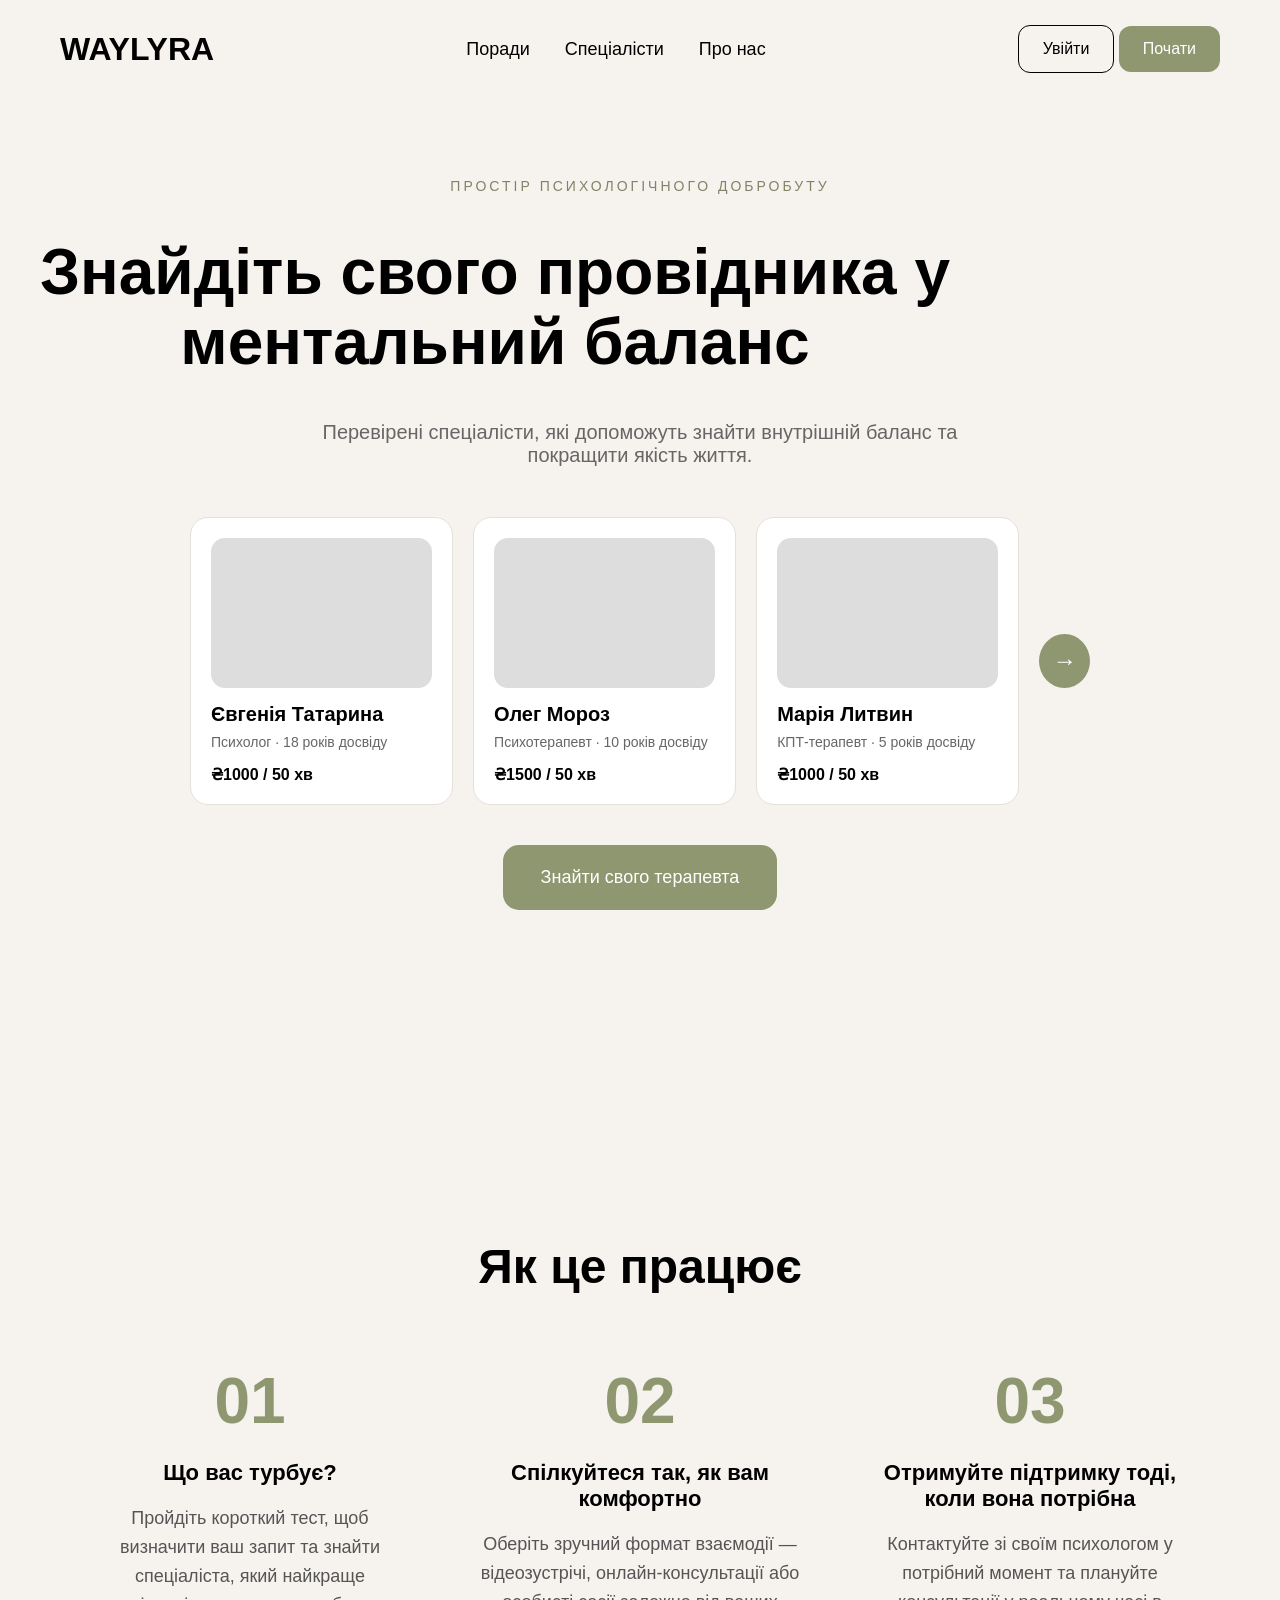
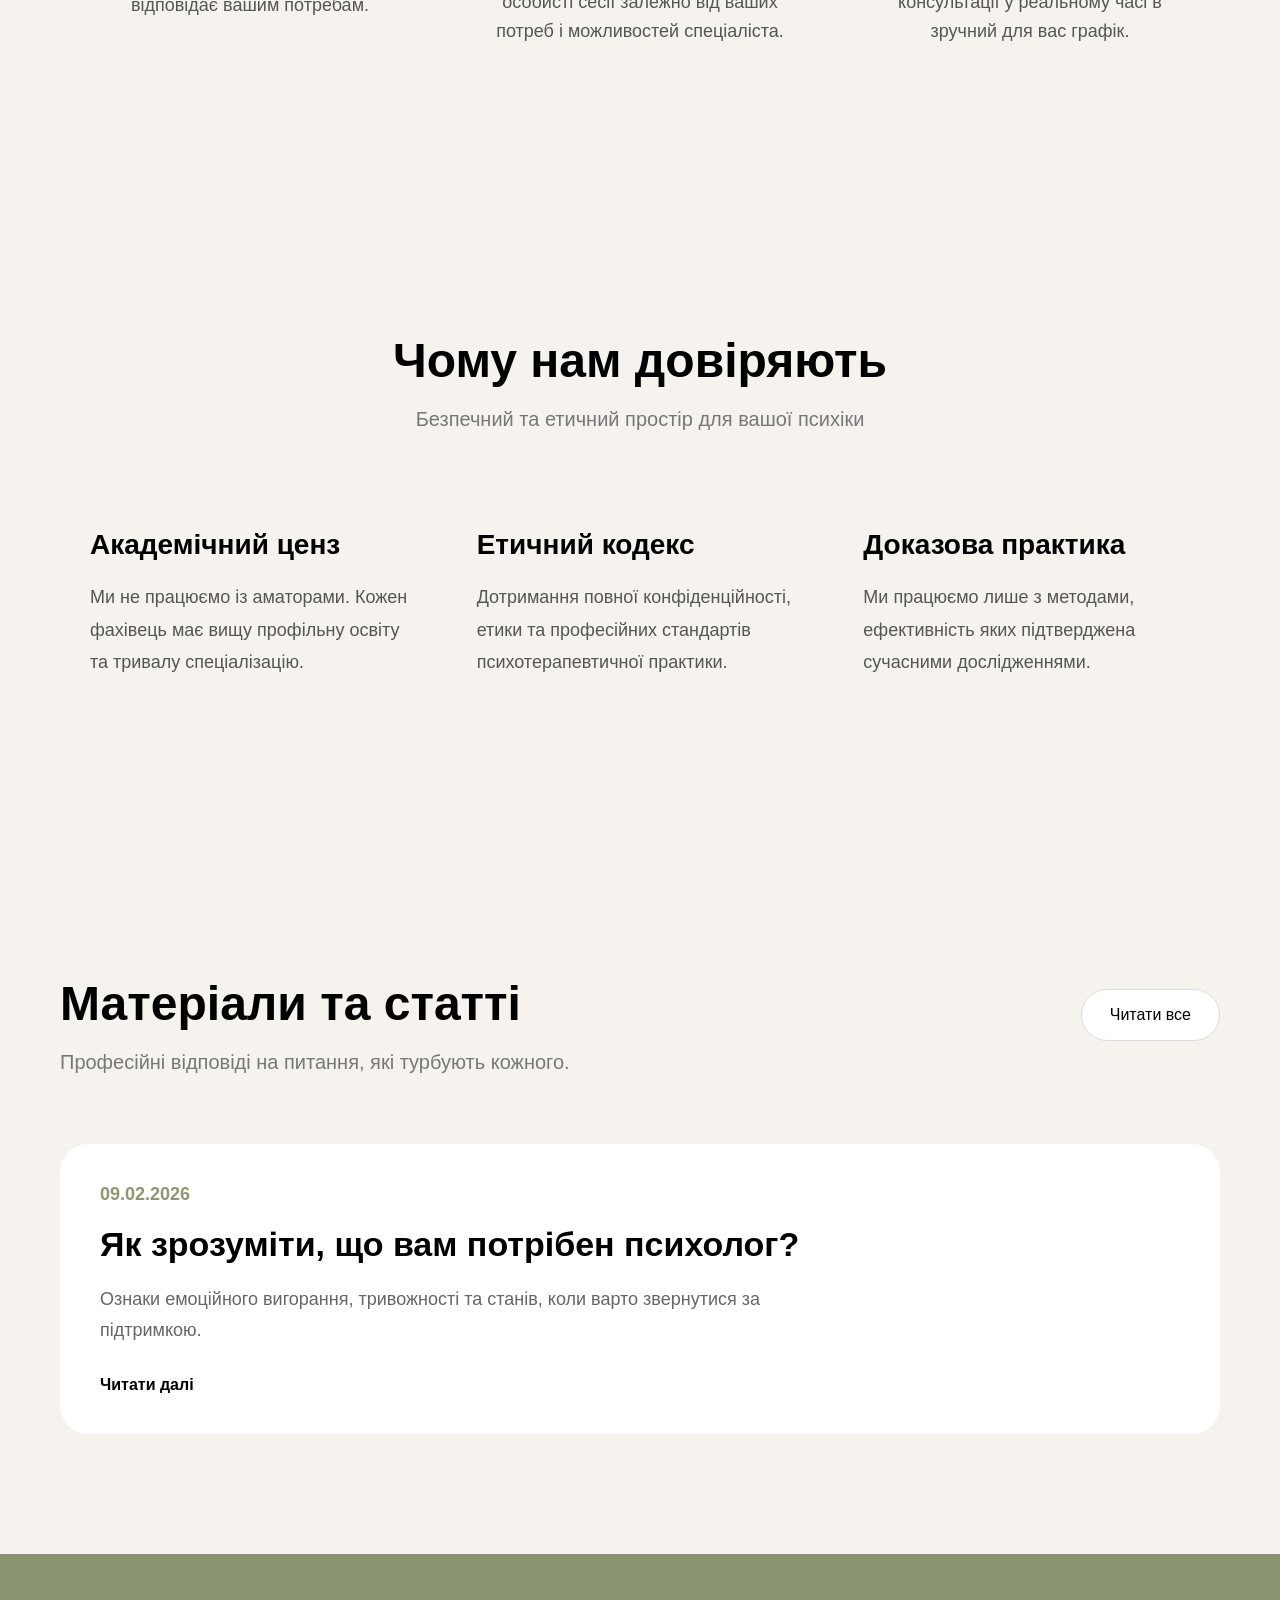
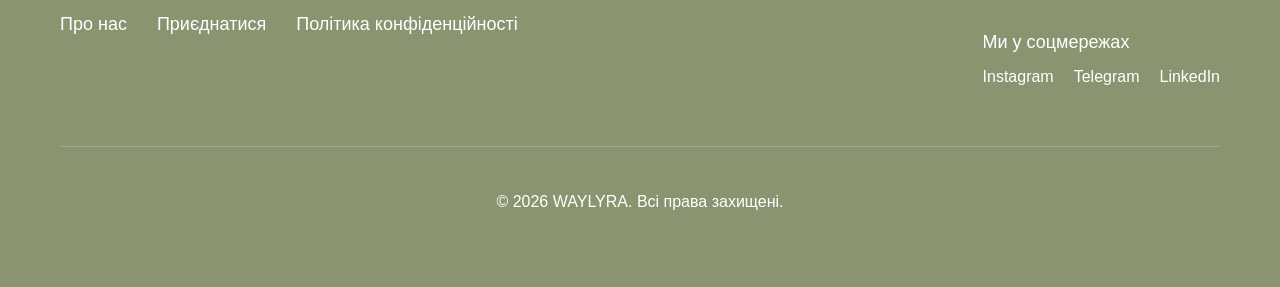
==== index.html @ 3473d42a "first version" ====
<!DOCTYPE html>
<html lang="en">

<head>
    <meta charset="UTF-8">
    <meta name="viewport" content="width=device-width, initial-scale=1.0">
    <title>WAYLYRA</title>

    <link rel="stylesheet" href="style.css">
</head>

<body>
    <header>
            <div class="logo">
                WAYLYRA
            </div>

        <nav>
            <a href="#">Поради</a>
            <a href="#">Спеціалісти</a>
            <a href="#">Про нас</a>
        </nav>

        <div class="header-buttons">
            <button class="login-btn">
                Увійти
            </button>

            <button class="start-btn">
                Почати
            </button>
        </div>

    </header>

    <main>
        <p class="subtitle">
            ПРОСТІР ПСИХОЛОГІЧНОГО ДОБРОБУТУ
        </p>

        <h1>
            Знайдіть свого провідника у ментальний баланс
        </h1>

        <p class="description">
            Перевірені спеціалісти, які допоможуть знайти
            внутрішній баланс та покращити якість життя.
        </p>

        <div class="therapists-slider">

            <div class="therapist-card">
                <div class="therapist-photo"></div>
                <h3>Євгенія Татарина</h3>
                <p>Психолог · 18 років досвіду</p>
                <span>₴1000 / 50 хв</span>
            </div>

            <div class="therapist-card">
                <div class="therapist-photo"></div>
                <h3>Олег Мороз</h3>
                <p>Психотерапевт · 10 років досвіду</p>
                <span>₴1500 / 50 хв</span>
            </div>

            <div class="therapist-card">
                <div class="therapist-photo"></div>
                <h3>Марія Литвин</h3>
                <p>КПТ-терапевт · 5 років досвіду</p>
                <span>₴1000 / 50 хв</span>
            </div>

            <button class="slider-arrow">
                →
            </button>

        </div>

        <div class="hero-button">

        <button>
            Знайти свого терапевта
        </button>
        </div>

    </main>

    <section class="how-start">

    <h2>Як це працює</h2>

    <div class="steps-list">

        <div class="step">
            <span class="step-number">01</span> 

            <h3>Що вас турбує?</h3>

            <p>
                Пройдіть короткий тест, щоб визначити ваш запит
                та знайти спеціаліста, який найкраще відповідає
                вашим потребам.
            </p>
        </div>

        <div class="step">
            <span class="step-number">02</span>

            <h3>Спілкуйтеся так, як вам комфортно</h3>

            <p>
                Оберіть зручний формат взаємодії — відеозустрічі,
                онлайн-консультації або особисті сесії залежно
                від ваших потреб і можливостей спеціаліста.
            </p>
        </div>

        <div class="step">
            <span class="step-number">03</span>

            <h3>Отримуйте підтримку тоді, коли вона потрібна</h3>

            <p>
                Контактуйте зі своїм психологом у потрібний момент
                та плануйте консультації у реальному часі
                в зручний для вас графік.
            </p>
        </div>

    </div>

    </section>

    <section class="trust-section">

    <h2>Чому нам довіряють</h2>

    <p class="trust-subtitle">
        Безпечний та етичний простір для вашої психіки
    </p>

    <div class="trust-grid">

        <div class="trust-item">
            <h3>Академічний ценз</h3>

            <p>
                Ми не працюємо із аматорами.
                Кожен фахівець має вищу профільну освіту
                та тривалу спеціалізацію.
            </p>
        </div>

        <div class="trust-item">
            <h3>Етичний кодекс</h3>

            <p>
                Дотримання повної конфіденційності,
                етики та професійних стандартів
                психотерапевтичної практики.
            </p>
        </div>

        <div class="trust-item">
            <h3>Доказова практика</h3>

            <p>
                Ми працюємо лише з методами,
                ефективність яких підтверджена
                сучасними дослідженнями.
            </p>
        </div>

    </div>

    </section>

    <section class="articles-section">

    <div class="articles-header">

        <div>
            <h2>Матеріали та статті</h2>

            <p class="articles-subtitle">
                Професійні відповіді на питання,
                які турбують кожного.
            </p>
        </div>

        <button class="articles-button">
            Читати все
        </button>

    </div>

    <div class="article-card">

        <span class="article-date">
            09.02.2026
        </span>

        <h3>
            Як зрозуміти, що вам потрібен психолог?
        </h3>

        <p>
            Ознаки емоційного вигорання, тривожності
            та станів, коли варто звернутися за підтримкою.
        </p>

        <a href="#">
            Читати далі
        </a>

    </div>

    </section>

    <footer>

    <div class="footer-top">

        <div class="footer-left">
            <a href="#">Про нас</a>
            <a href="#">Приєднатися</a>
            <a href="#">Політика конфіденційності</a>
        </div>

        <div class="footer-right">
            <p>Ми у соцмережах</p>

            <div class="social-links">
                <a href="#">Instagram</a>
                <a href="#">Telegram</a>
                <a href="#">LinkedIn</a>
            </div>
        </div>

    </div>

    <div class="footer-bottom">
        <p>© 2026 WAYLYRA. Всі права захищені.</p>
    </div>

    </footer>
</body>
</html>
---- style.css ----
body {
    margin: 0;
    background-color: #f6f3ef;
    font-family: Arial, sans-serif;
}

header {
    padding: 25px 60px;
}

.logo {
    font-size: 32px;
    font-weight: bold;
}

main {
    text-align: center;
    margin-top: 80px;
    padding: 0 20px 180px;
}

.subtitle {
    font-size: 14px;
    letter-spacing: 3px;
    color: #7f8468;
}

h1 {
    font-size: 64px;
    max-width: 950px;
    margin: 20px auto 100;
    line-height: 1.1;
}

.description {
    font-size: 20px;
    color: #666;
    max-width: 700px;
    margin: 0 auto 50px;
}

header {
    display: flex;
    justify-content: space-between;
    align-items: center;
    padding: 25px 60px;
}

.logo {
    font-size: 32px;
    font-weight: bold;
}

nav {
    display: flex;
    gap: 35px;
}

nav a {
    text-decoration: none;
    color: black;
    font-size: 18px;
}

nav a:hover {
    color: #8f9770;
}

.login-btn {
    background: transparent;
    border: 1px solid black;
    color: black;
    padding: 14px 24px;
    border-radius: 12px;
    font-size: 16px;
    cursor: pointer;
}

.start-btn {
    background-color: #8f9770;
    color: white;
    border: none;
    padding: 14px 24px;
    border-radius: 12px;
    font-size: 16px;
    cursor: pointer;
}

.hero-button {
    margin-top: 40px;
}

.hero-button button {
    background-color: #8f9770;
    color: white;
    border: none;
    padding: 22px 38px;
    border-radius: 16px;
    font-size: 18px;
    cursor: pointer;
    transition: 0.2s;
}

.hero-button button:hover {
    opacity: 0.9;
}

.therapists-slider {
    margin: 10px auto 30px;
    max-width: 900px;
    display: flex;
    align-items: center;
    gap: 20px;
}

.therapist-card {
    background-color: white;
    border: 1px solid #e5e0d8;
    border-radius: 18px;
    padding: 20px;
    width: 240px;
    text-align: left;
}

.therapist-photo {
    height: 150px;
    border-radius: 14px;
    background-color: #ddd;
    margin-bottom: 15px;
}

.therapist-card h3 {
    margin: 0 0 8px;
    font-size: 20px;
}

.therapist-card p {
    margin: 0 0 15px;
    color: #666;
    font-size: 14px;
}

.therapist-card span {
    font-weight: bold;
}

.slider-arrow {
    width: 54px;
    height: 54px;
    border-radius: 50%;
    border: none;
    background-color: #8f9770;
    color: white;
    font-size: 24px;
    cursor: pointer;
}

.how-start {
    padding: 110px 60px;
    background-color: #f6f3ef;
    text-align: center;
}

.how-start h2 {
    font-size: 48px;
    margin-bottom: 70px;
}

.steps-list {
    display: grid;
    grid-template-columns: repeat(3, 1fr);
    gap: 70px;
    max-width: 1100px;
    margin: 0 auto;
}

.step {
    text-align: center;
}

.step h3 {
    font-size: 22px;
    margin-bottom: 18px;
}

.step p {
    font-size: 18px;
    color: #555;
    line-height: 1.6;
}

.step-number {
    display: block;
    font-size: 64px;
    font-weight: 700;
    color: #8f9770;
    margin-bottom: 15px;
}

.trust-section {
    padding: 120px 60px;
    text-align: center;
}

.trust-section h2 {
    font-size: 48px;
    margin-bottom: 15px;
}

.trust-subtitle {
    color: #777;
    font-size: 20px;
    margin-bottom: 70px;
}

.trust-grid {
    display: grid;
    grid-template-columns: repeat(3, 1fr);
    gap: 60px;
    max-width: 1100px;
    margin: 0 auto;
    text-align: left;
}

.trust-item h3 {
    font-size: 28px;
    margin-bottom: 20px;
}

.trust-item p {
    font-size: 18px;
    color: #555;
    line-height: 1.8;
}

.articles-section {
    padding: 120px 60px;
}

.articles-header {
    display: flex;
    justify-content: space-between;
    align-items: center;
    margin-bottom: 50px;
}

.articles-section h2 {
    font-size: 48px;
    margin-bottom: 12px;
}

.articles-subtitle {
    font-size: 20px;
    color: #777;
}

.articles-button {
    background-color: white;
    border: 1px solid #ddd;
    padding: 16px 28px;
    border-radius: 30px;
    cursor: pointer;
    font-size: 16px;
}

.article-card {
    background-color: white;
    border-radius: 28px;
    padding: 40px;
    max-width: 1200px;
}

.article-date {
    color: #8f9770;
    font-size: 18px;
    font-weight: 600;
}

.article-card h3 {
    font-size: 34px;
    margin: 20px 0;
}

.article-card p {
    color: #666;
    font-size: 18px;
    max-width: 700px;
    line-height: 1.7;
    margin-bottom: 30px;
}

.article-card a {
    color: black;
    font-weight: bold;
    text-decoration: none;
}

footer {
    background-color: #8a9470;
    padding: 60px;
    color: white;
}

.footer-top {
    display: flex;
    justify-content: space-between;
    align-items: flex-start;
    margin-bottom: 60px;
}

.footer-left {
    display: flex;
    gap: 30px;
    flex-wrap: wrap;
}

.footer-left a {
    color: white;
    text-decoration: none;
    font-size: 18px;
}

.footer-right p {
    margin-bottom: 15px;
    font-size: 18px;
}

.social-links {
    display: flex;
    gap: 20px;
}

.social-links a {
    color: white;
    text-decoration: none;
}

.footer-bottom {
    text-align: center;
    border-top: 1px solid rgba(255,255,255,0.2);
    padding-top: 30px;
    font-size: 16px;
}
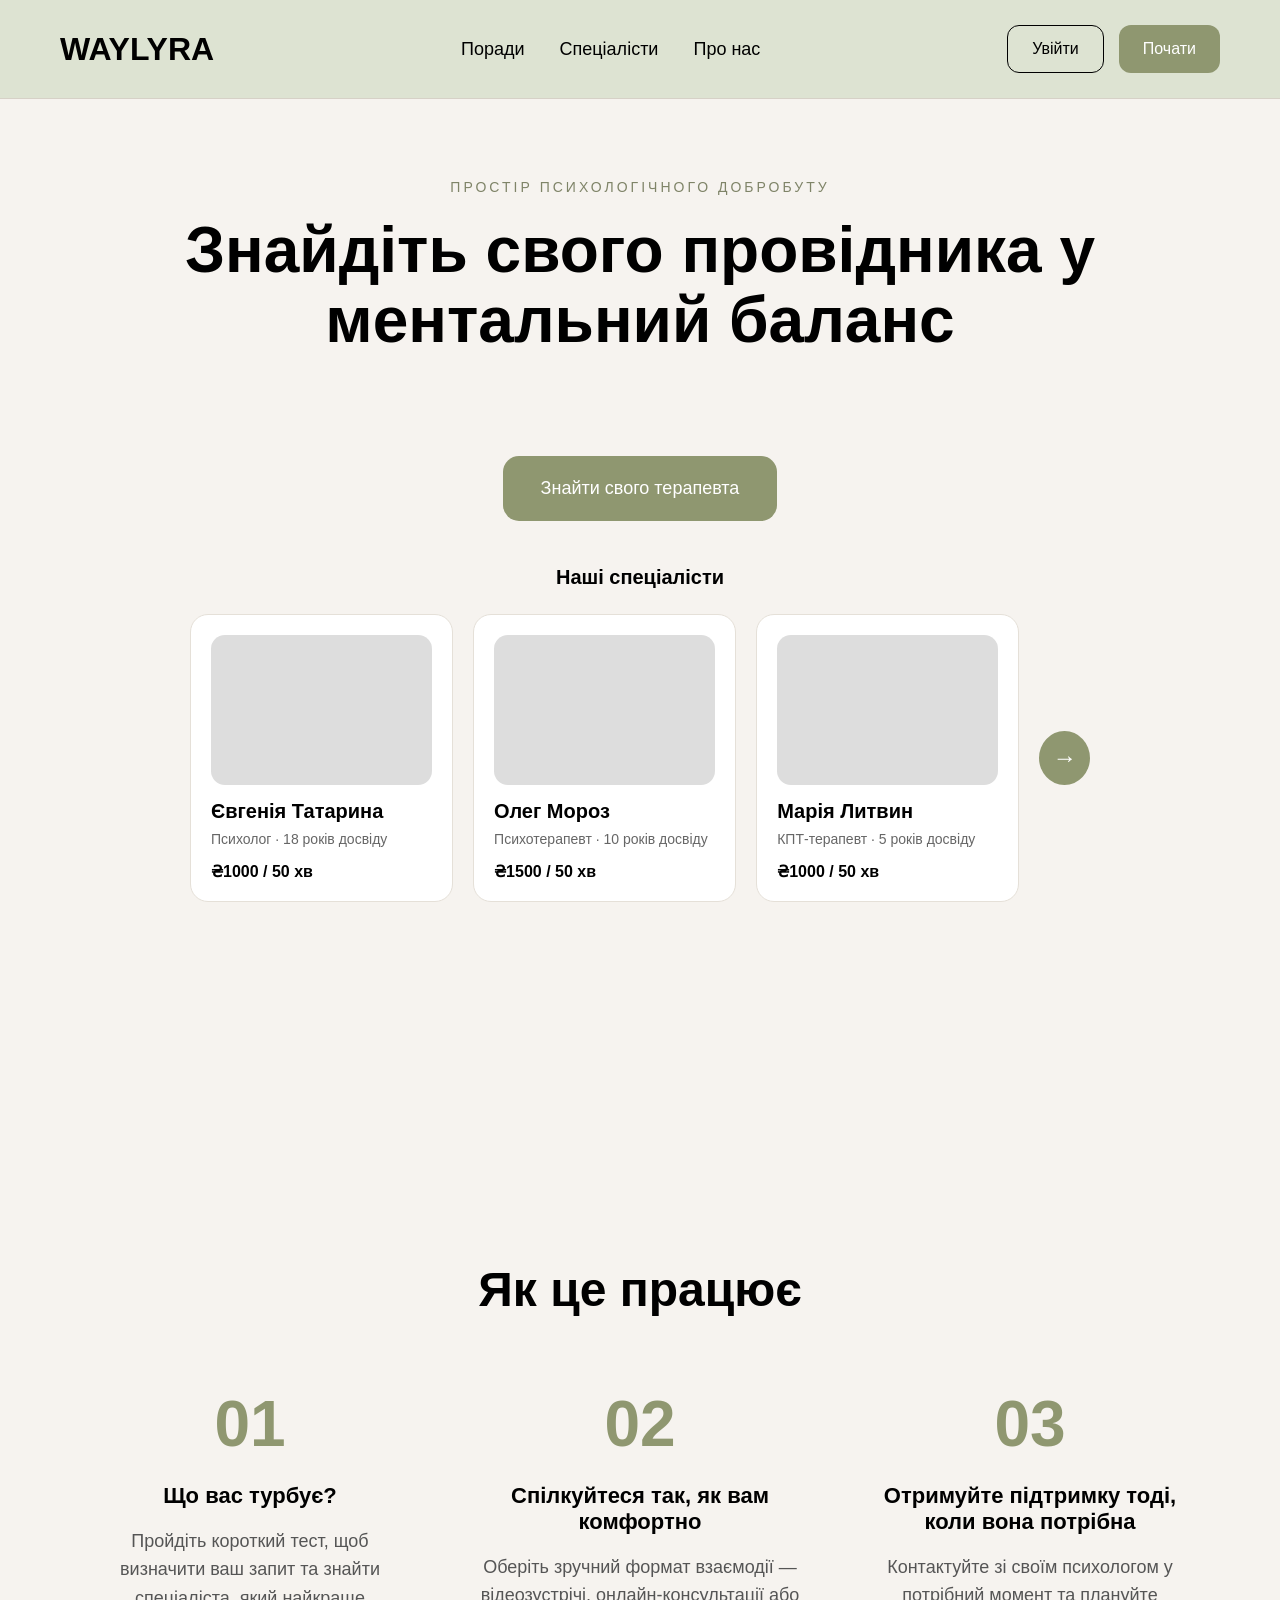
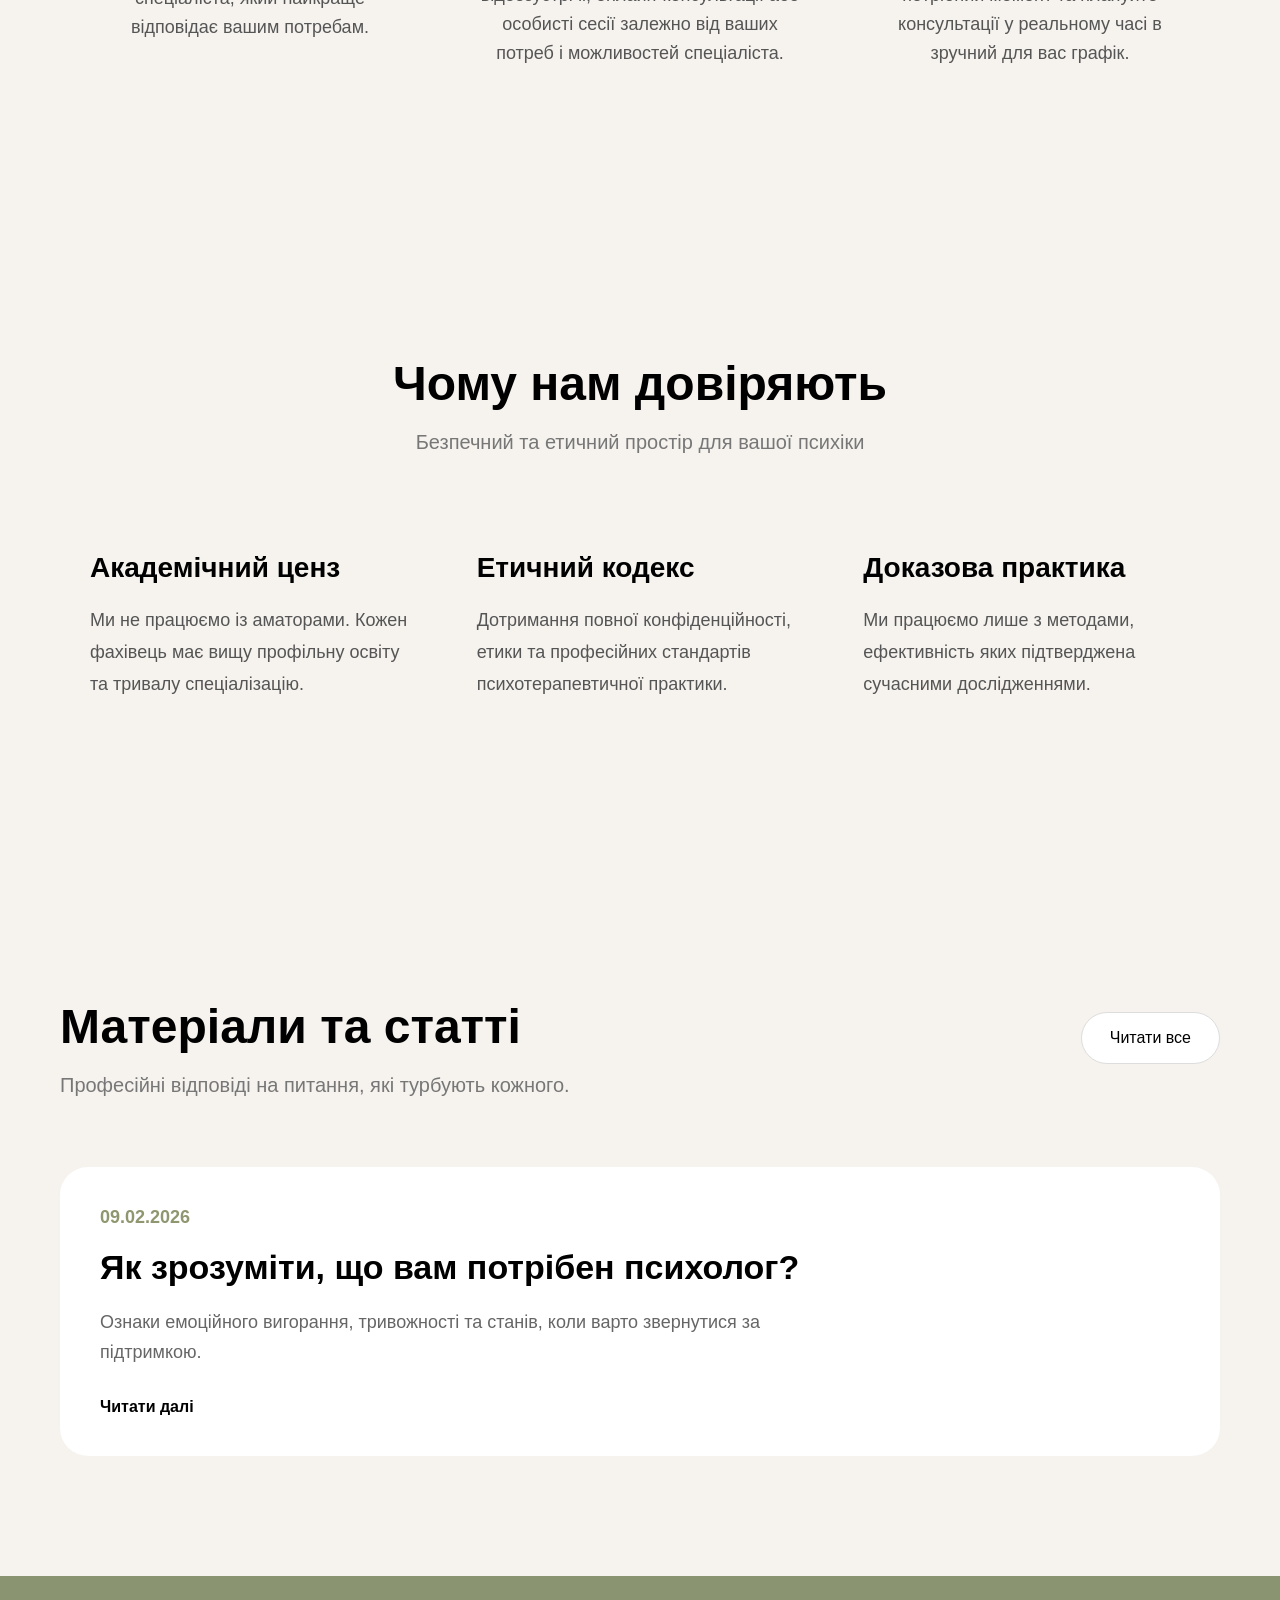
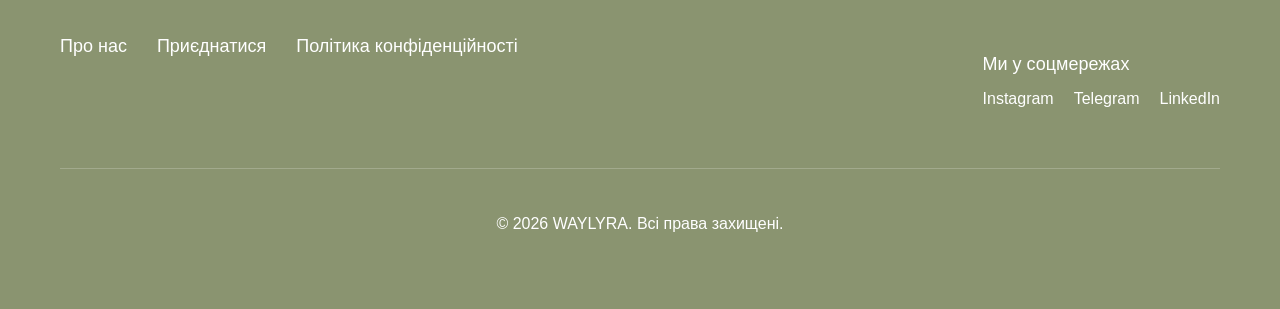
==== commit ce34f91f: "mobile update" ====
--- a/index.html
+++ b/index.html
@@ -1,5 +1,5 @@
 <!DOCTYPE html>
-<html lang="en">
+<html lang="uk">
 
 <head>
     <meta charset="UTF-8">
@@ -14,6 +14,10 @@
             <div class="logo">
                 WAYLYRA
             </div>
+
+            <button class="burger-btn">
+               ☰ 
+            </button>
 
         <nav>
             <a href="#">Поради</a>
@@ -42,9 +46,15 @@
             Знайдіть свого провідника у ментальний баланс
         </h1>
 
+        <div class="hero-button">
+
+        <button>
+            Знайти свого терапевта
+        </button>
+        </div>
+
         <p class="description">
-            Перевірені спеціалісти, які допоможуть знайти
-            внутрішній баланс та покращити якість життя.
+            Наші спеціалісти
         </p>
 
         <div class="therapists-slider">
@@ -76,13 +86,6 @@
 
         </div>
 
-        <div class="hero-button">
-
-        <button>
-            Знайти свого терапевта
-        </button>
-        </div>
-
     </main>
 
     <section class="how-start">
--- a/style.css
+++ b/style.css
@@ -4,15 +4,6 @@
     font-family: Arial, sans-serif;
 }
 
-header {
-    padding: 25px 60px;
-}
-
-.logo {
-    font-size: 32px;
-    font-weight: bold;
-}
-
 main {
     text-align: center;
     margin-top: 80px;
@@ -28,15 +19,15 @@
 h1 {
     font-size: 64px;
     max-width: 950px;
-    margin: 20px auto 100;
+    margin: 20px auto 100px;
     line-height: 1.1;
 }
 
 .description {
     font-size: 20px;
-    color: #666;
-    max-width: 700px;
-    margin: 0 auto 50px;
+    font-weight: 600;
+    color: black;
+    margin: 45px auto 25px;
 }
 
 header {
@@ -44,6 +35,8 @@
     justify-content: space-between;
     align-items: center;
     padding: 25px 60px;
+    background-color: #DDE3D2;
+    border-bottom: 1px solid #d6d1c7;
 }
 
 .logo {
@@ -64,6 +57,11 @@
 
 nav a:hover {
     color: #8f9770;
+}
+
+.header-buttons {
+    display: flex;
+    gap: 15px;
 }
 
 .login-btn {
@@ -87,7 +85,7 @@
 }
 
 .hero-button {
-    margin-top: 40px;
+    margin-top: 30px 0;
 }
 
 .hero-button button {
@@ -340,4 +338,137 @@
     border-top: 1px solid rgba(255,255,255,0.2);
     padding-top: 30px;
     font-size: 16px;
+}
+
+.burger-btn {
+    display: none;
+}
+
+@media (max-width: 768px) {
+
+    header {
+        flex-direction: row;
+        justify-content: space-between;
+        align-items: center;
+        padding: 18px 22px;
+        border-bottom: 1px solid #d8d2c8;
+    }
+
+    .logo{
+        font-size: 28px;
+    }
+
+    nav {
+        flex-direction: row;
+        gap: 25px;
+        text-align: center;
+        flex-wrap: wrap;
+        justify-content: center;
+    }
+
+    .header-buttons {
+        width: 100%;
+        justify-content: center;
+        gap: 12px;
+    }
+
+    main {
+        margin-top: 50px;
+        padding: 0 20px 80px;
+    }
+
+    .subtitle {
+        font-size: 12px;
+        letter-spacing: 2px;
+    }
+
+    h1 {
+        font-size: 32px;
+        line-height: 1.2;
+        max-width: 100%;
+        margin: 20px auto 30px;
+    }
+
+    .description {
+        font-size: 16px;
+        max-width: 100%;
+        line-height: 1.5;
+    }
+
+    .therapists-slider {
+        flex-direction: row;
+        overflow-x: auto;
+        gap: 16px;
+        max-width: 100%;
+        padding-bottom: 15px;
+        scroll-snap-type: x mandatory;
+    }
+
+    .therapist-card {
+        min-width: 260px;
+        width: 260px;
+        box-sizing: border-box;
+        scroll-snap-align: start;
+    }
+
+    .steps-list,
+    .trust-grid {
+        grid-template-columns: 1fr;
+        gap: 35px;
+    }
+
+    .how-start,
+    .trust-section,
+    .articles-section {
+        padding: 70px 20px;
+    }
+
+    .articles-header {
+        flex-direction: column;
+        align-items: flex-start;
+        gap: 20px;
+    }
+
+    .article-card {
+        padding: 28px;
+    }
+
+    footer {
+        padding: 40px 20px;
+    }
+
+    .footer-top {
+        flex-direction: column;
+        gap: 35px;
+    }
+
+    .footer-left,
+    .social-links {
+        flex-direction: column;
+        gap: 15px;
+    }
+
+    header {
+    flex-direction: row;
+    justify-content: space-between;
+    align-items: center;
+    }
+
+.burger-btn {
+    display: block;
+    background: transparent;
+    border: none;
+    font-size: 34px;
+    cursor: pointer;
+    padding: 0;
+    }
+
+nav,
+.header-buttons {
+    display: none;
+    }
+
+    .slider-arrow {
+    display: none;
+    }
 }
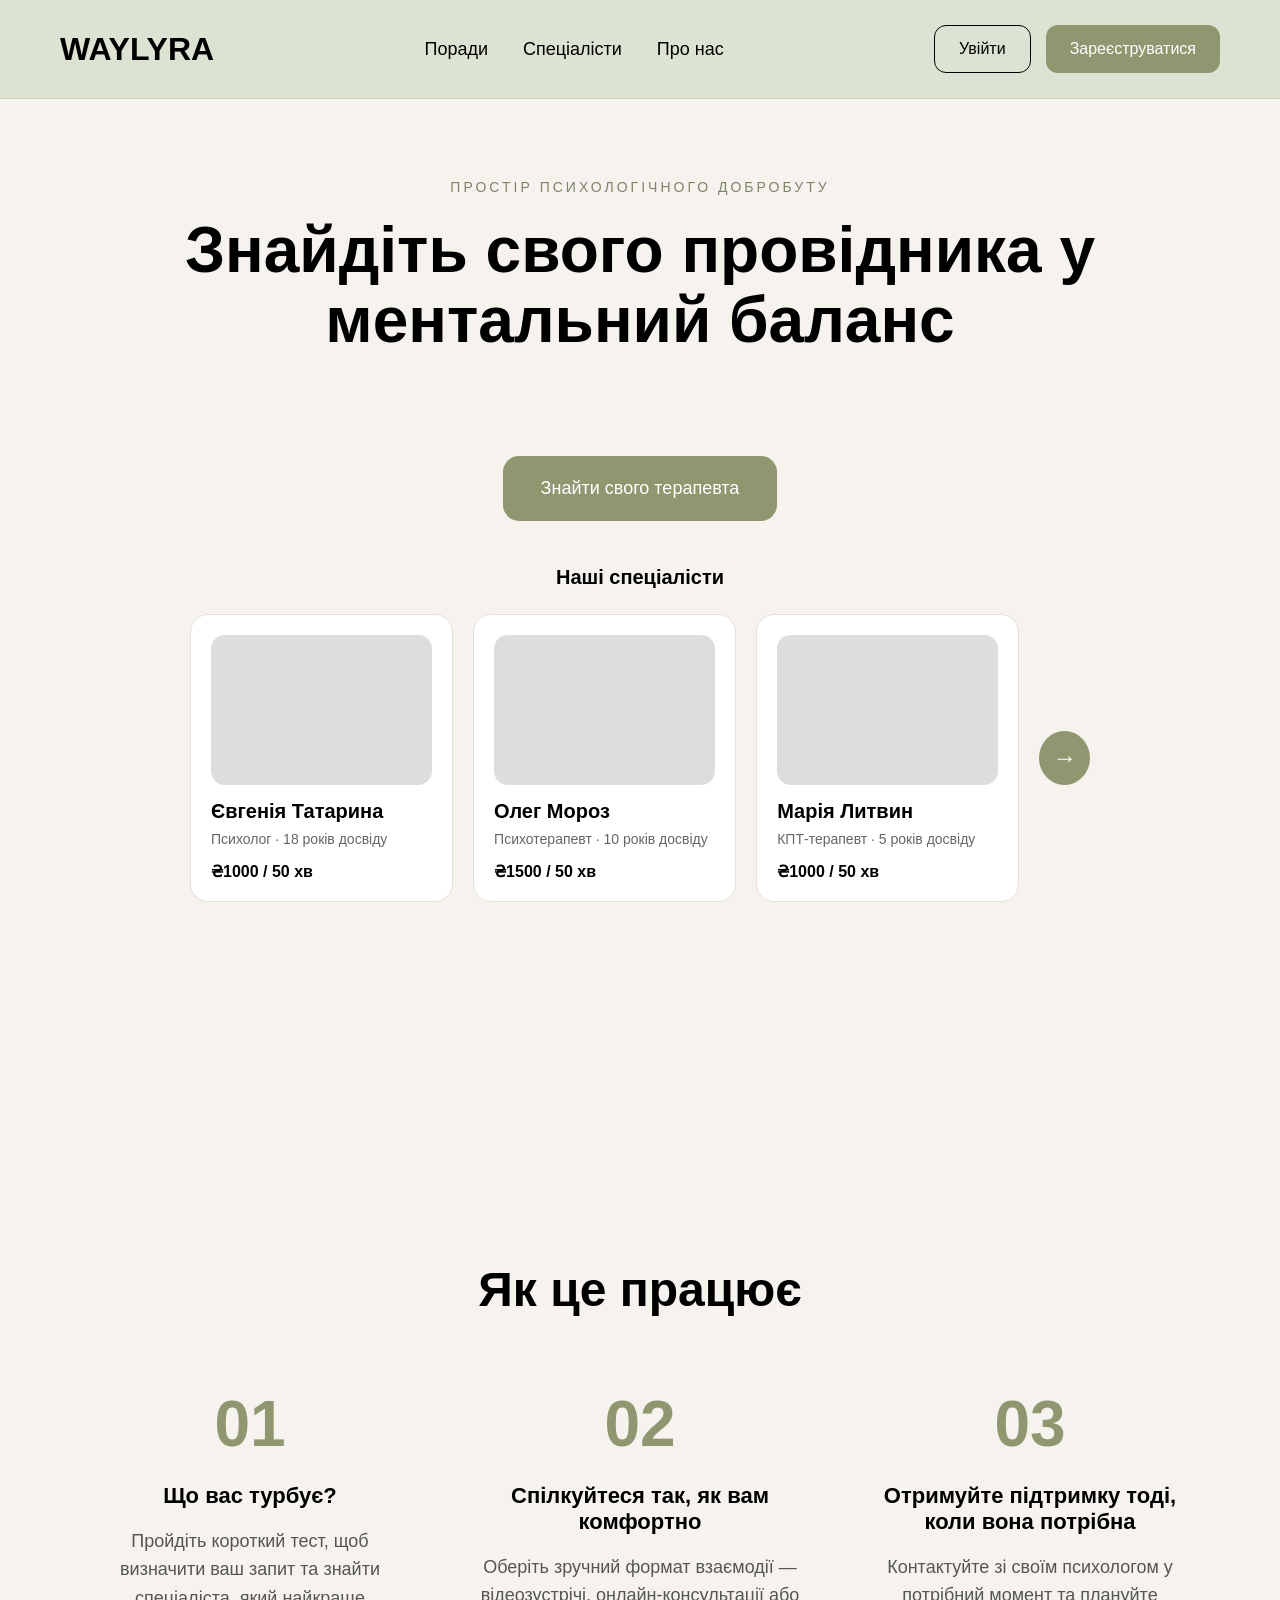
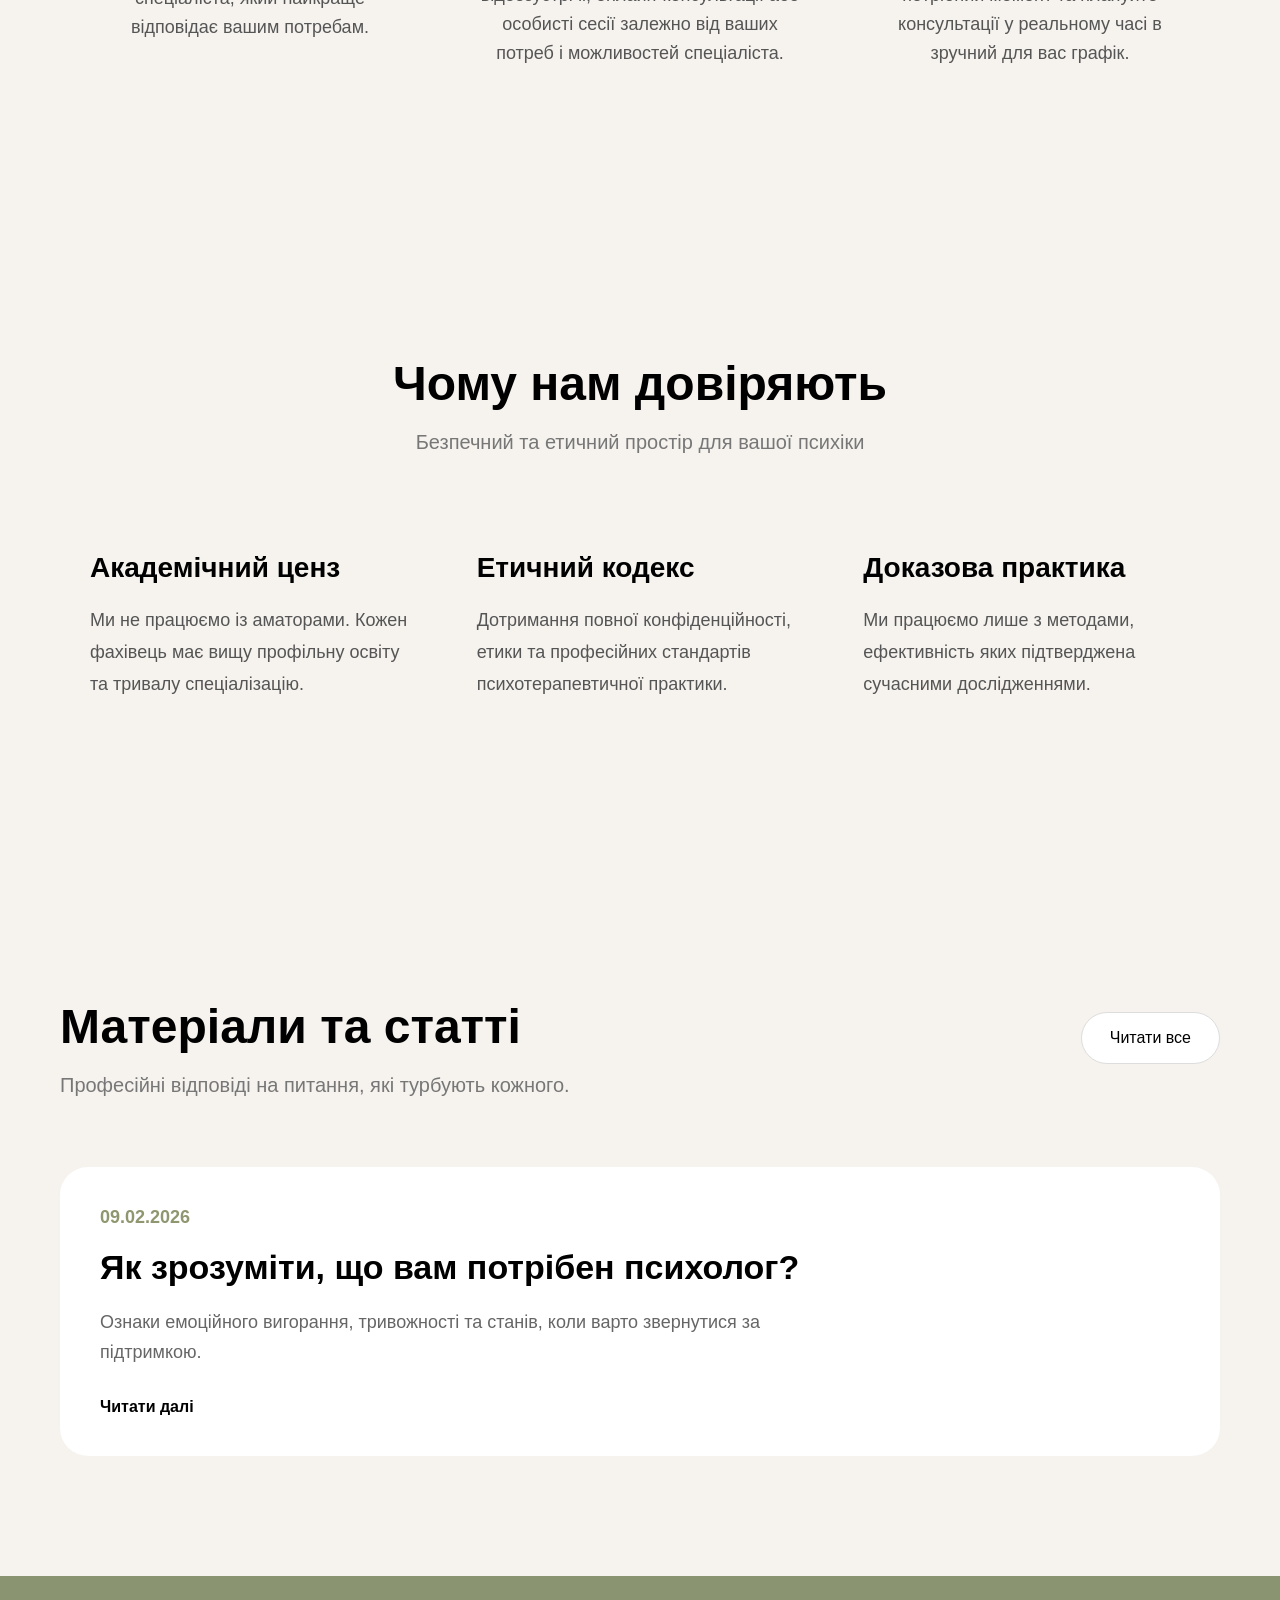
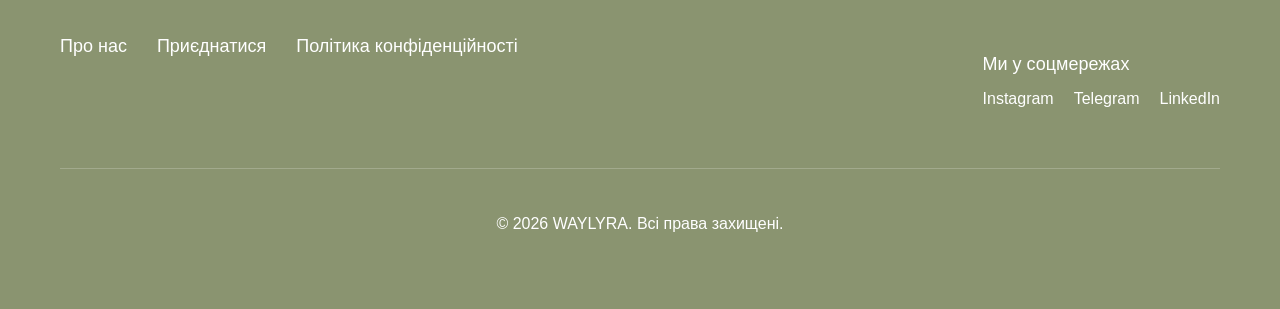
==== commit 8a702bcf: "register page" ====
--- a/index.html
+++ b/index.html
@@ -18,6 +18,17 @@
             <button class="burger-btn">
                ☰ 
             </button>
+
+            <div class="mobile-menu">
+                <button class="close-menu">×</button>
+                
+                <a href="#">Поради</a>
+                <a href="#">Спеціалісти</a>
+                <a href="#">Про нас</a>
+
+                <button class="mobile-login">Увійти</button>
+                <button class="mobile-register">Зареєструватися</button>
+            </div>
 
         <nav>
             <a href="#">Поради</a>
@@ -30,9 +41,9 @@
                 Увійти
             </button>
 
-            <button class="start-btn">
-                Почати
-            </button>
+            <a href="register.html" class="start-btn">
+                Зареєструватися
+            </a>
         </div>
 
     </header>
@@ -247,5 +258,7 @@
     </div>
 
     </footer>
+    
+    <script src="script.js"></script>
 </body>
 </html>
--- a/style.css
+++ b/style.css
@@ -82,6 +82,10 @@
     border-radius: 12px;
     font-size: 16px;
     cursor: pointer;
+    text-decoration: none;
+    display: inline-flex;
+    align-items: center;
+    justify-content: center;
 }
 
 .hero-button {
@@ -471,4 +475,219 @@
     .slider-arrow {
     display: none;
     }
+}
+
+.mobile-menu {
+    display: none;
+}
+
+@media (max-width: 768px) {
+    .mobile-menu {
+        display: flex;
+        flex-direction: column;
+        position: fixed;
+        top: 0;
+        right: -100%;
+        width: 100%;
+        height: 100vh;
+        background-color: #f6f3ef;
+        padding: 30px;
+        box-sizing: border-box;
+        z-index: 1000;
+        transition: 0.3s;
+    }
+
+    .mobile-menu.active {
+        right: 0;
+    }
+
+    .mobile-menu a {
+        color: black;
+        text-decoration: none;
+        font-size: 24px;
+        margin-bottom: 25px;
+    }
+
+    .close-menu {
+        align-self: flex-end;
+        background: transparent;
+        border: none;
+        font-size: 36px;
+        cursor: pointer;
+        margin-bottom: 30px;
+        width: auto;
+        padding: 0;
+    }
+
+    .mobile-login,
+    .mobile-register {
+        padding: 18px;
+        border-radius: 16px;
+        font-size: 18px;
+        margin-top: 15px;
+        cursor: pointer;
+    }
+
+    .mobile-login {
+        background: transparent;
+        border: 1px solid black;
+        color: black;
+    }
+
+    .mobile-register {
+    background-color: #8f9770;
+    border: none;
+    color: white;
+    text-decoration: none;
+    display: flex;
+    justify-content: center;
+    align-items: center;
+    }
+}
+
+.auth-page {
+    min-height: 100vh;
+    background-color: #f6f3ef;
+    display: flex;
+    justify-content: center;
+    align-items: flex-start;
+    padding: 40px 16px;
+}
+
+.auth-card {
+    width: 100%;
+    max-width: 420px;
+    background-color: white;
+    border-radius: 28px;
+    box-shadow: 0 10px 30px rgba(0,0,0,0.05);
+    padding: 28px 22px;
+    box-sizing: border-box;
+}
+
+.auth-card h1 {
+    font-size: 32px;
+    text-align: center;
+    max-width: 340px;
+    margin: 0 auto 12px;
+    line-height: 1.3;
+}
+
+.auth-subtitle {
+    text-align: center;
+    color: #0c4a52;
+    font-size: 16px;
+    line-height: 1.5;
+    margin-bottom: 28px;
+}
+
+.auth-form {
+    display: flex;
+    flex-direction: column;
+    gap: 18px;
+}
+
+.auth-form label {
+    font-weight: 700;
+    color: #0c4a52;
+    font-size: 16px;
+}
+
+.auth-form label span {
+    font-weight: 400;
+}
+
+.auth-form input {
+    width: 100%;
+    box-sizing: border-box;
+    margin-top: 8px;
+    padding: 18px;
+    border-radius: 10px;
+    border: 1px solid #d6d1c7;
+    font-size: 16px;
+    background-color: #faf8f5;
+}
+
+.checkbox-label {
+    display: flex;
+    gap: 12px;
+    font-weight: 400 !important;
+    line-height: 1.4;
+}
+
+.checkbox-label input {
+    width: 22px;
+    height: 22px;
+    margin: 0;
+    flex-shrink: 0;
+}
+
+.auth-main-btn {
+    background-color: #8f9770;
+    color: white;
+    border: none;
+    padding: 22px;
+    border-radius: 20px;
+    font-size: 15px;
+    font-weight: 700;
+    cursor: pointer;
+    text-transform: uppercase;
+}
+
+.divider {
+    display: flex;
+    align-items: center;
+    gap: 14px;
+    margin: 28px 0;
+}
+
+.divider span {
+    height: 1px;
+    background-color: #ddd;
+    flex: 1;
+}
+
+.divider p {
+    margin: 0;
+    font-weight: 700;
+    color: #0c4a52;
+}
+
+.social-auth {
+    display: flex;
+    flex-direction: column;
+    gap: 12px;
+}
+
+.social-auth button {
+    background-color: white;
+    border: 1px solid #ddd;
+    padding: 14px;
+    border-radius: 8px;
+    font-size: 15px;
+    cursor: pointer;
+}
+
+.auth-switch {
+    text-align: center;
+    margin-top: 28px;
+    color: #0c4a52;
+}
+
+.auth-switch a {
+    color: #e97852;
+    font-weight: 700;
+    text-decoration: none;
+}
+
+.auth-form input:focus {
+    outline: none;
+    border-color: #8f9770;
+}
+
+.social-auth button {
+    transition: 0.2s;
+}
+
+.social-auth button:hover {
+    background-color: #f3f0ea;
 }
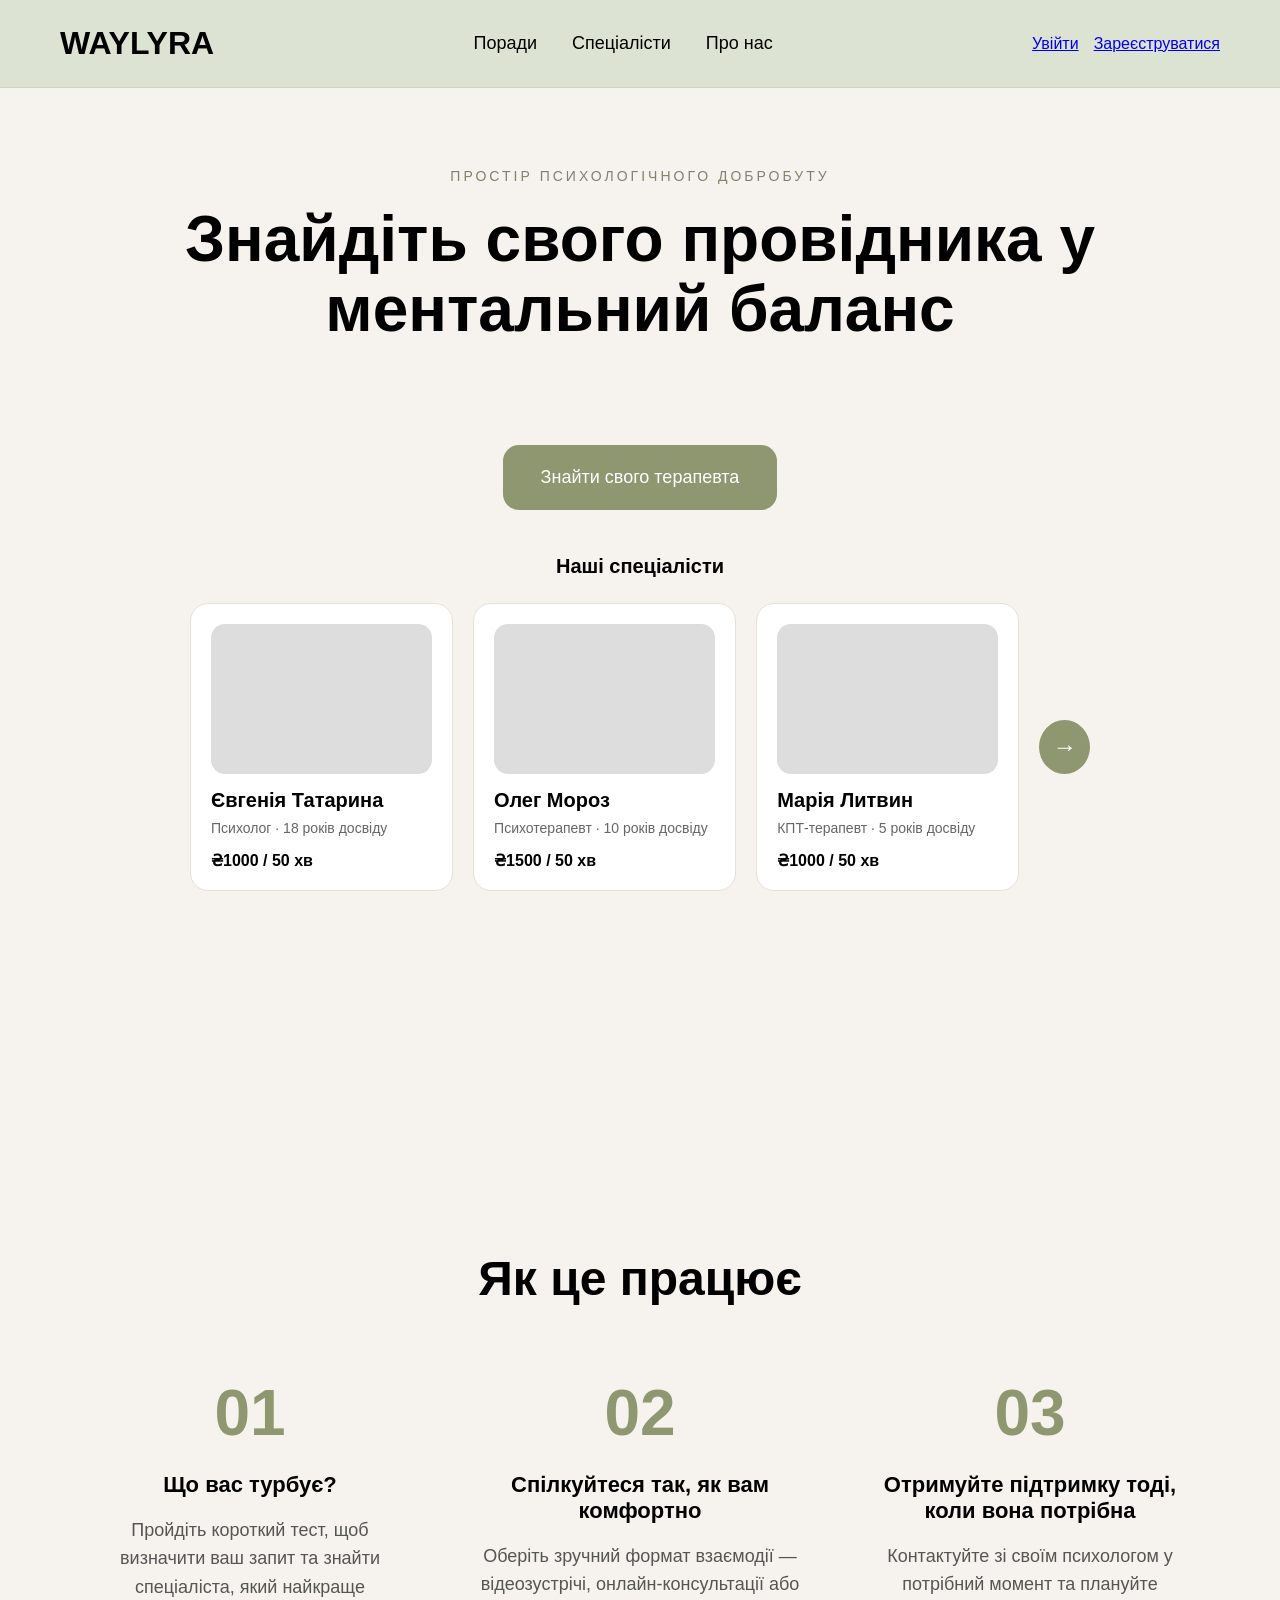
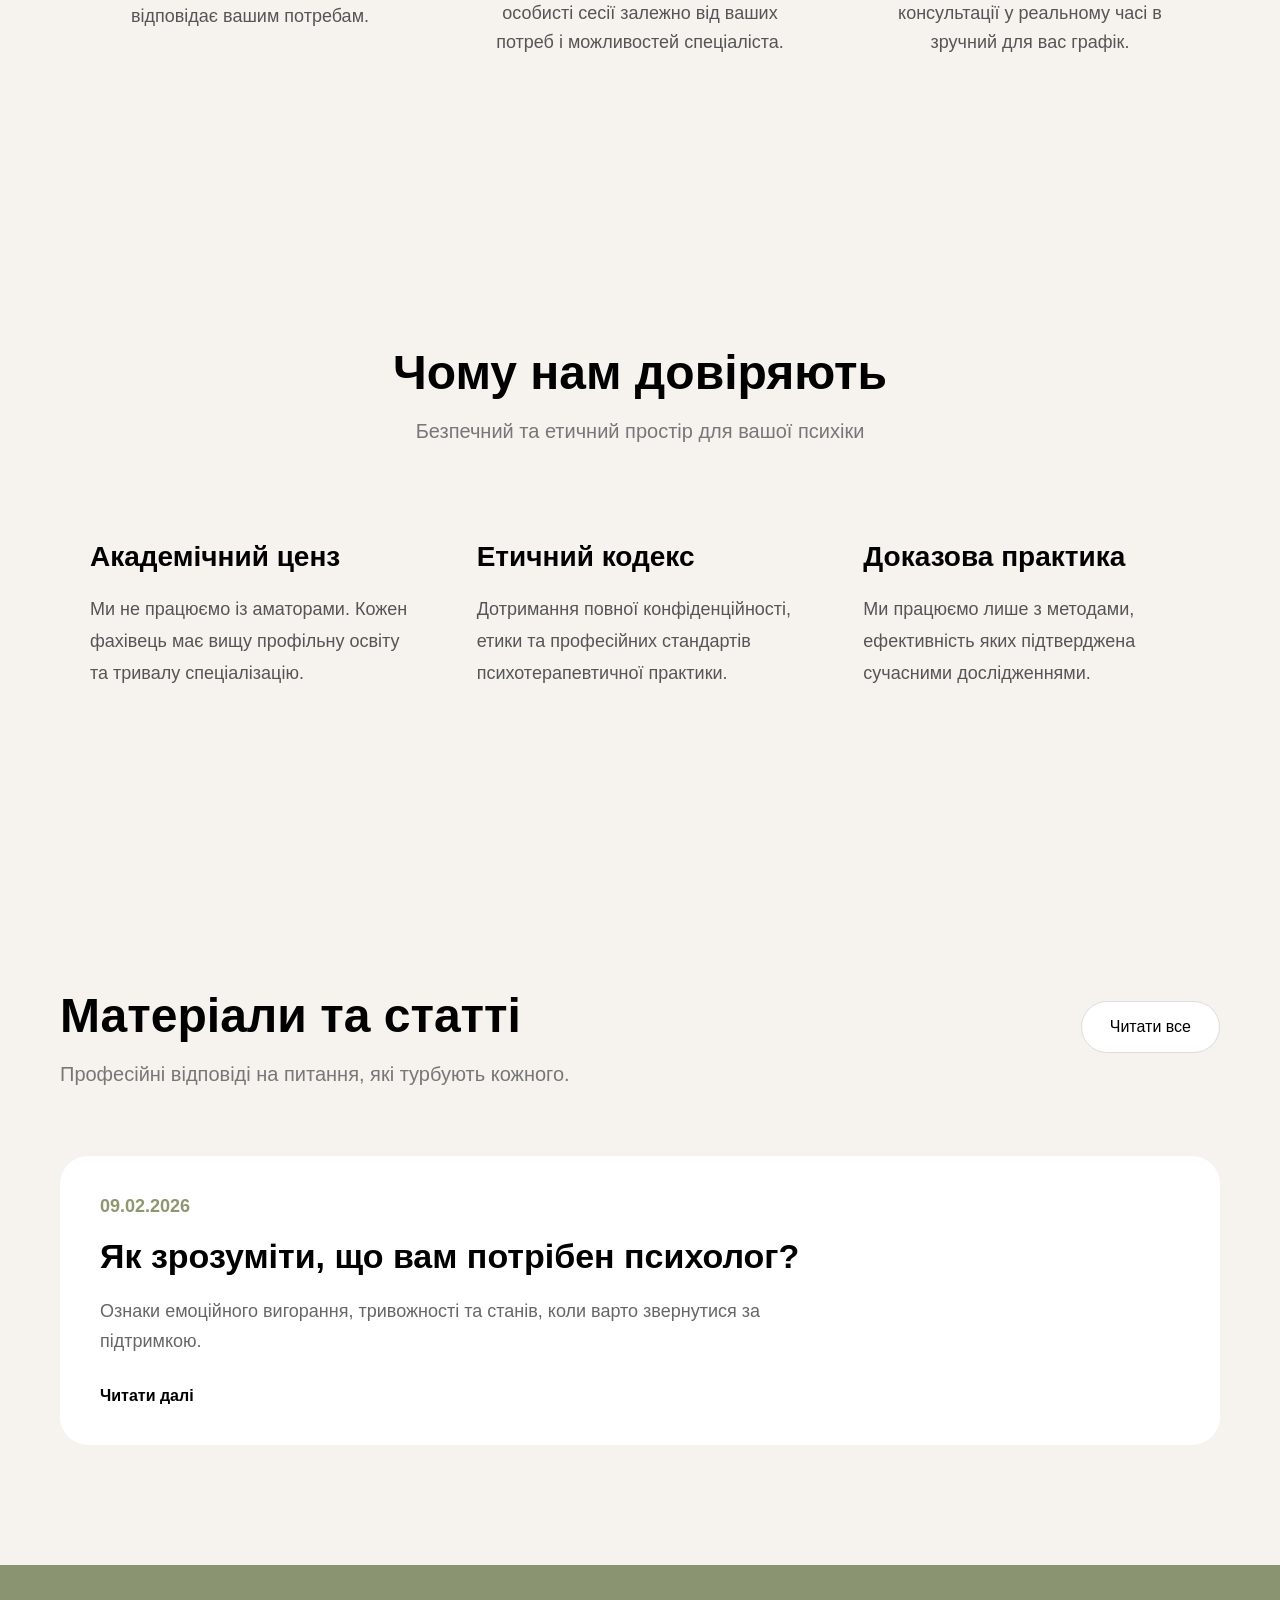
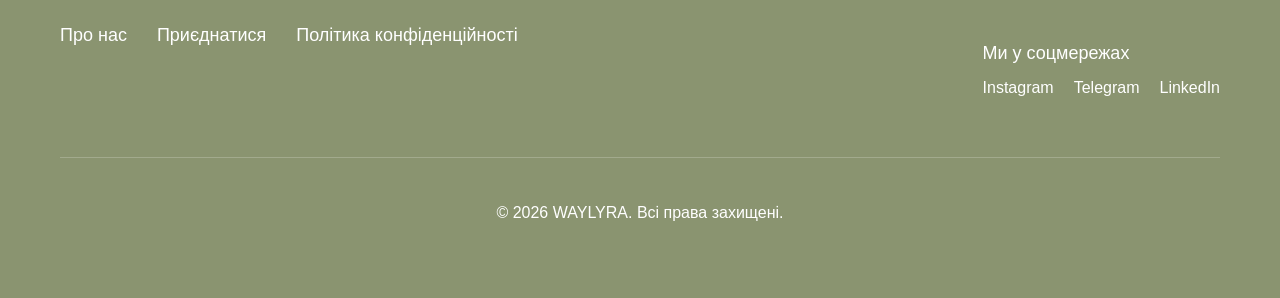
==== commit 93a452b3: "fix register" ====
--- a/index.html
+++ b/index.html
@@ -37,11 +37,12 @@
         </nav>
 
         <div class="header-buttons">
-            <button class="login-btn">
+            
+            <a href="login.html" class="mobile-login">
                 Увійти
-            </button>
-
-            <a href="register.html" class="start-btn">
+            </a>
+
+            <a href="register.html" class="mobile-register">
                 Зареєструватися
             </a>
         </div>
--- a/style.css
+++ b/style.css
@@ -525,7 +525,10 @@
         border-radius: 16px;
         font-size: 18px;
         margin-top: 15px;
-        cursor: pointer;
+        text-decoration: none;
+        display: flex;
+        justify-content: center;
+        align-items: center;
     }
 
     .mobile-login {
@@ -665,6 +668,11 @@
     border-radius: 8px;
     font-size: 15px;
     cursor: pointer;
+    transition: 0.2s;
+}
+
+.social-auth button:hover {
+    background-color: #f3f0ea;
 }
 
 .auth-switch {
@@ -683,11 +691,3 @@
     outline: none;
     border-color: #8f9770;
 }
-
-.social-auth button {
-    transition: 0.2s;
-}
-
-.social-auth button:hover {
-    background-color: #f3f0ea;
-}
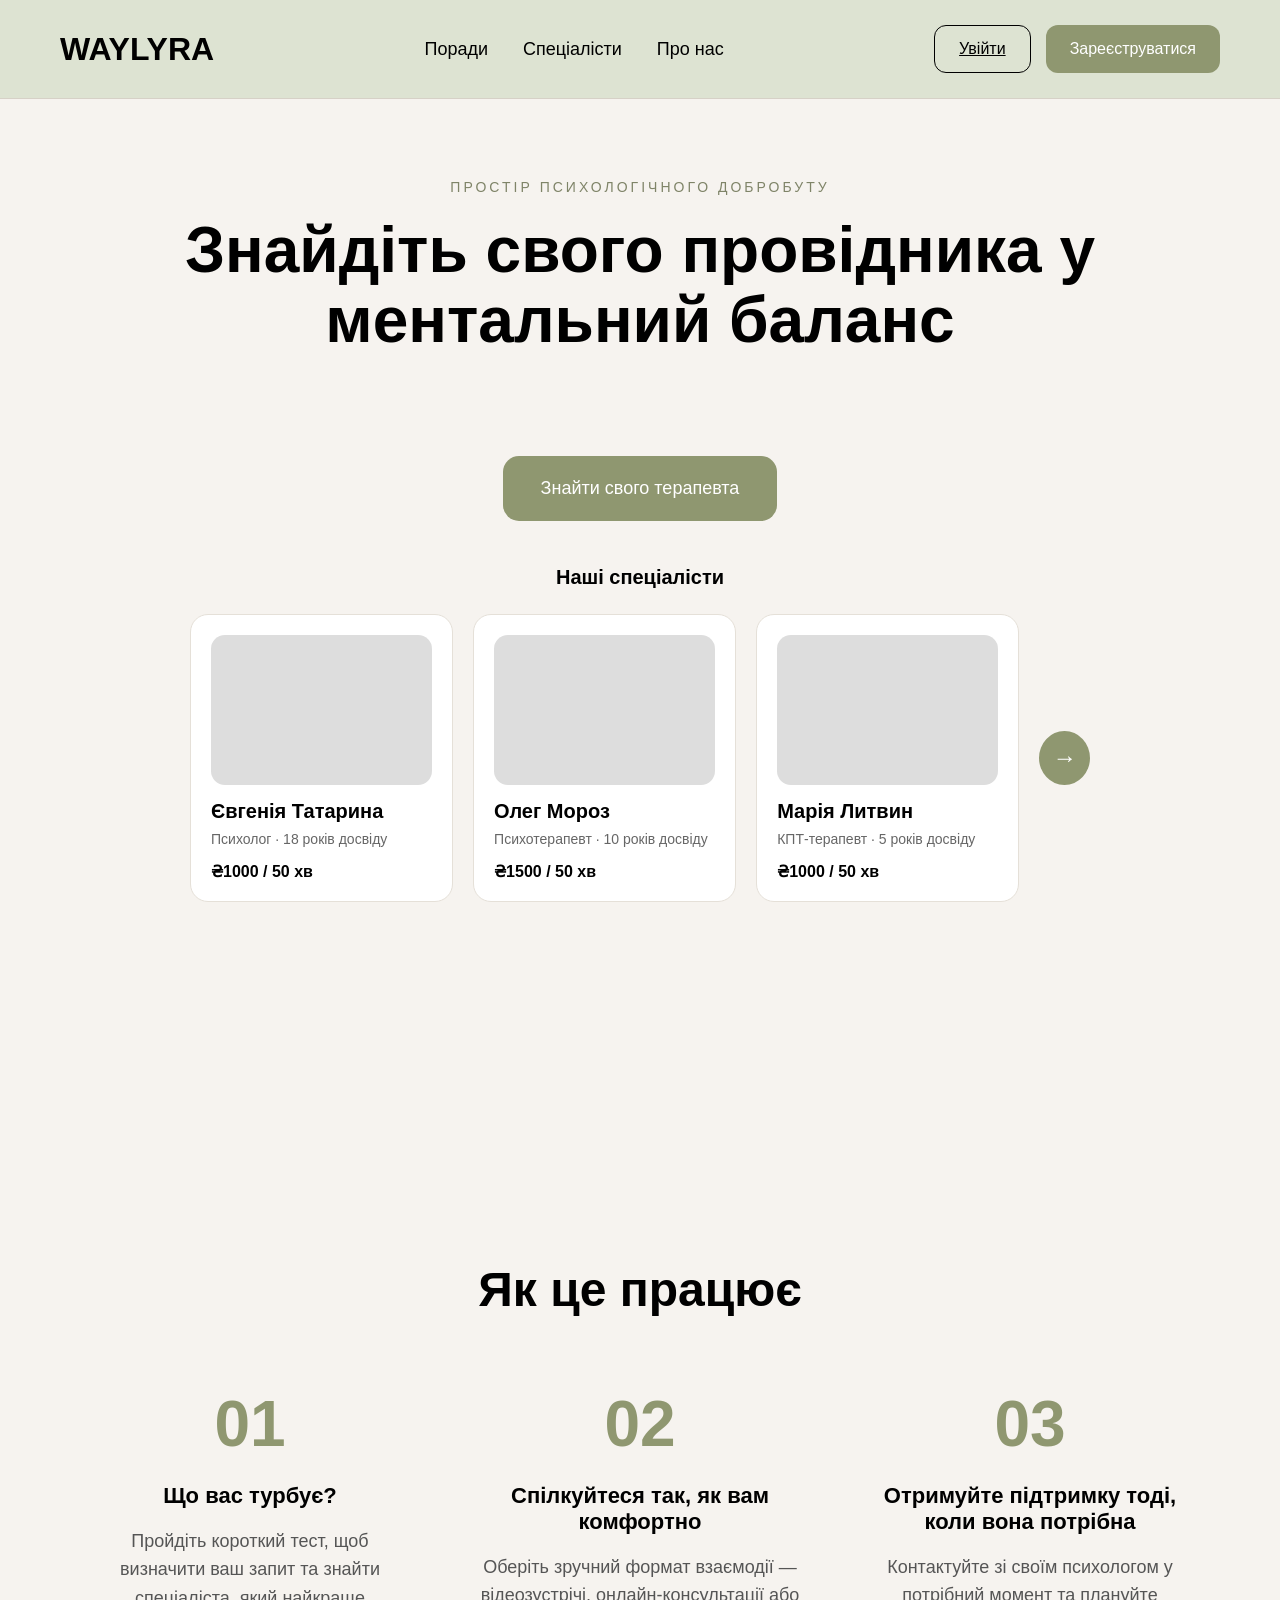
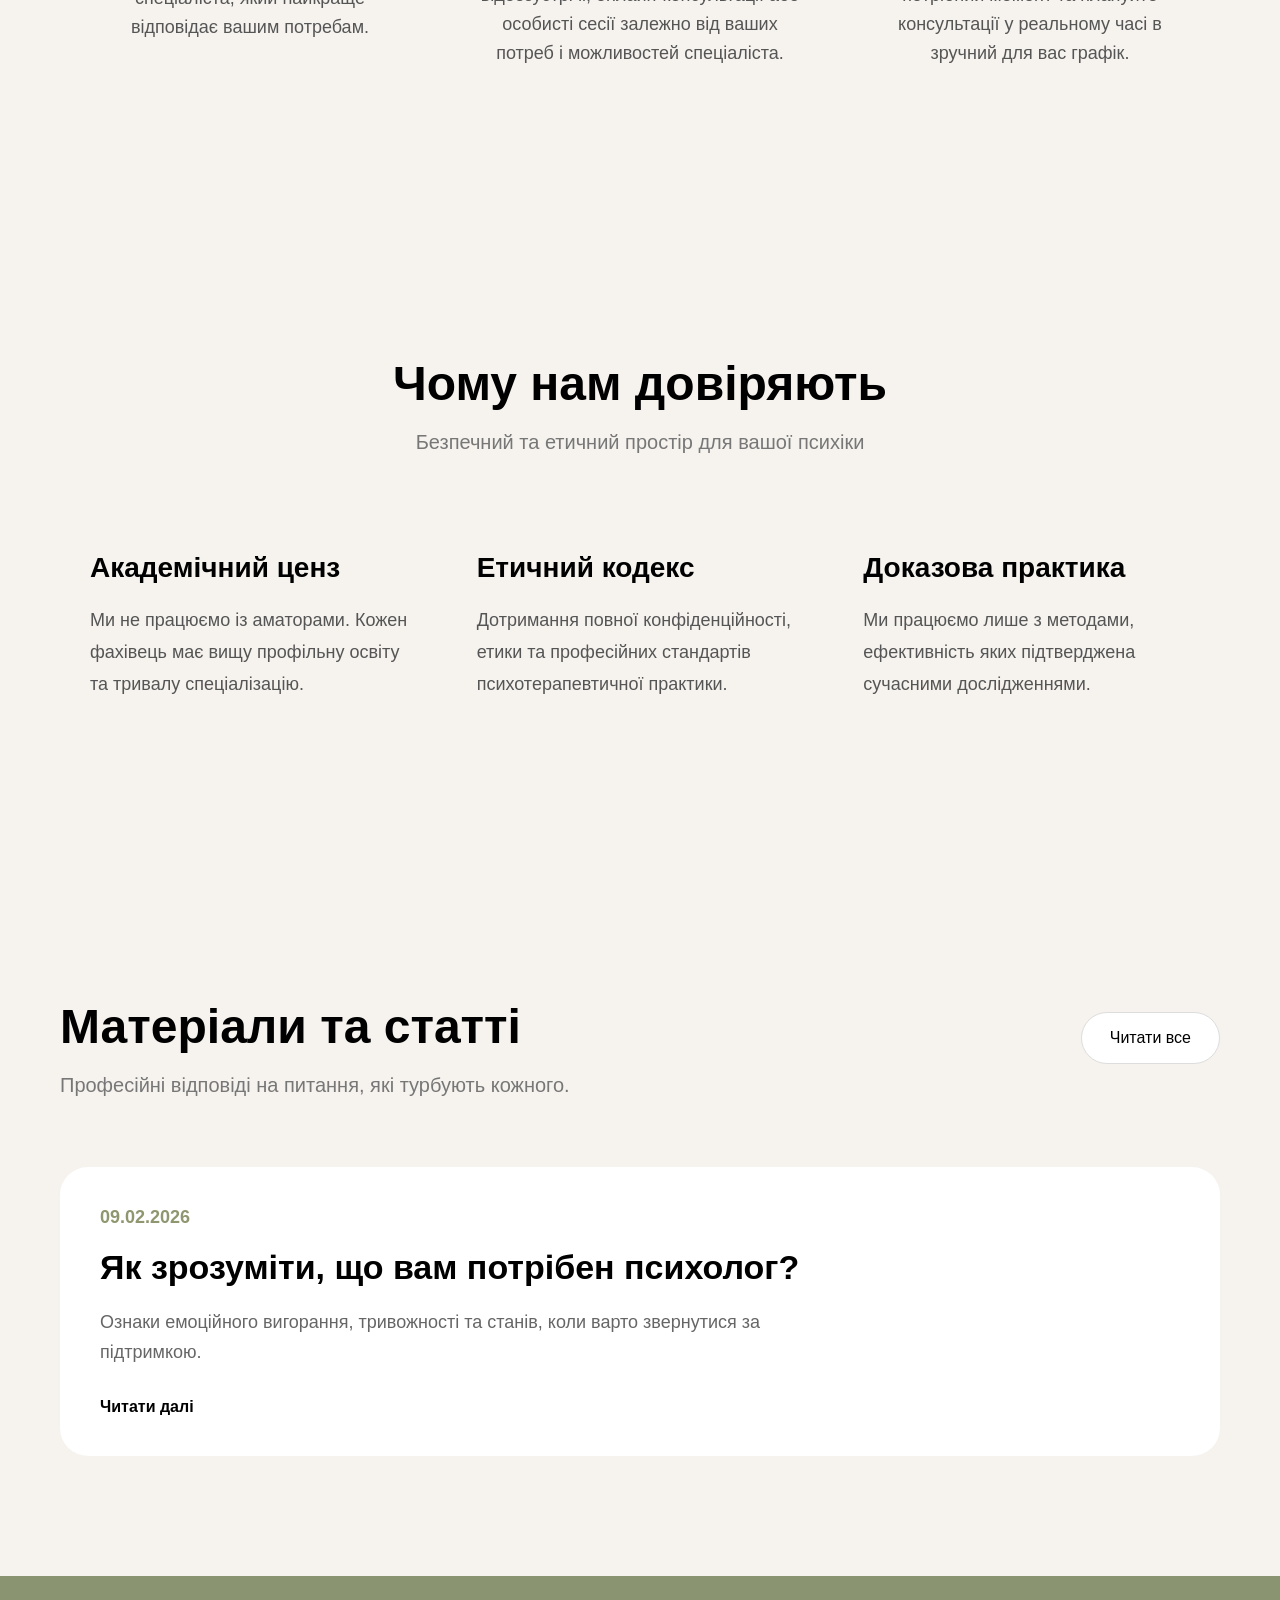
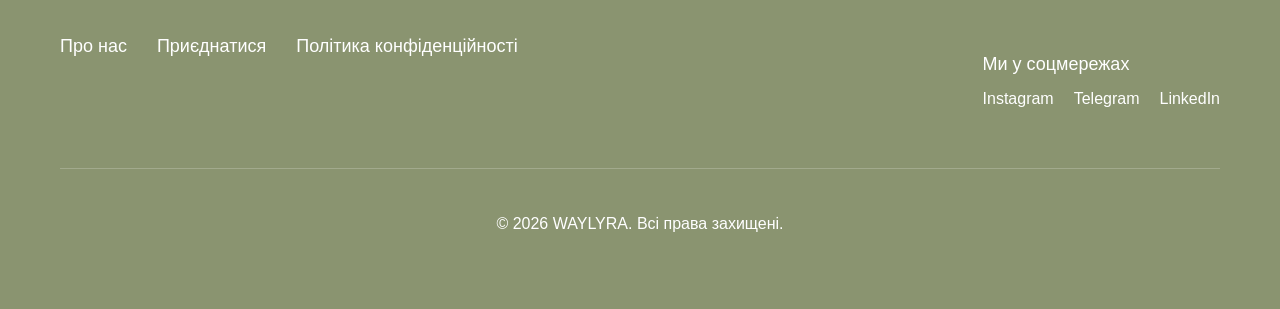
==== commit 5f67b393: "fix register 2.0" ====
--- a/index.html
+++ b/index.html
@@ -11,24 +11,24 @@
 
 <body>
     <header>
-            <div class="logo">
-                WAYLYRA
-            </div>
-
-            <button class="burger-btn">
-               ☰ 
-            </button>
-
-            <div class="mobile-menu">
-                <button class="close-menu">×</button>
-                
-                <a href="#">Поради</a>
-                <a href="#">Спеціалісти</a>
-                <a href="#">Про нас</a>
-
-                <button class="mobile-login">Увійти</button>
-                <button class="mobile-register">Зареєструватися</button>
-            </div>
+        <div class="logo">
+            WAYLYRA
+        </div>
+
+        <button class="burger-btn">
+            ☰
+        </button>
+
+        <div class="mobile-menu">
+            <button class="close-menu">×</button>
+        
+            <a href="#">Поради</a>
+            <a href="#">Спеціалісти</a>
+            <a href="#">Про нас</a>
+
+            <a href="login.html" class="mobile-login">Увійти</a>
+            <a href="register.html" class="mobile-register">Зареєструватися</a>
+        </div>
 
         <nav>
             <a href="#">Поради</a>
@@ -37,16 +37,9 @@
         </nav>
 
         <div class="header-buttons">
-            
-            <a href="login.html" class="mobile-login">
-                Увійти
-            </a>
-
-            <a href="register.html" class="mobile-register">
-                Зареєструватися
-            </a>
-        </div>
-
+            <a href="login.html" class="login-btn">Увійти</a>
+            <a href="register.html" class="start-btn">Зареєструватися</a>
+        </div>
     </header>
 
     <main>
